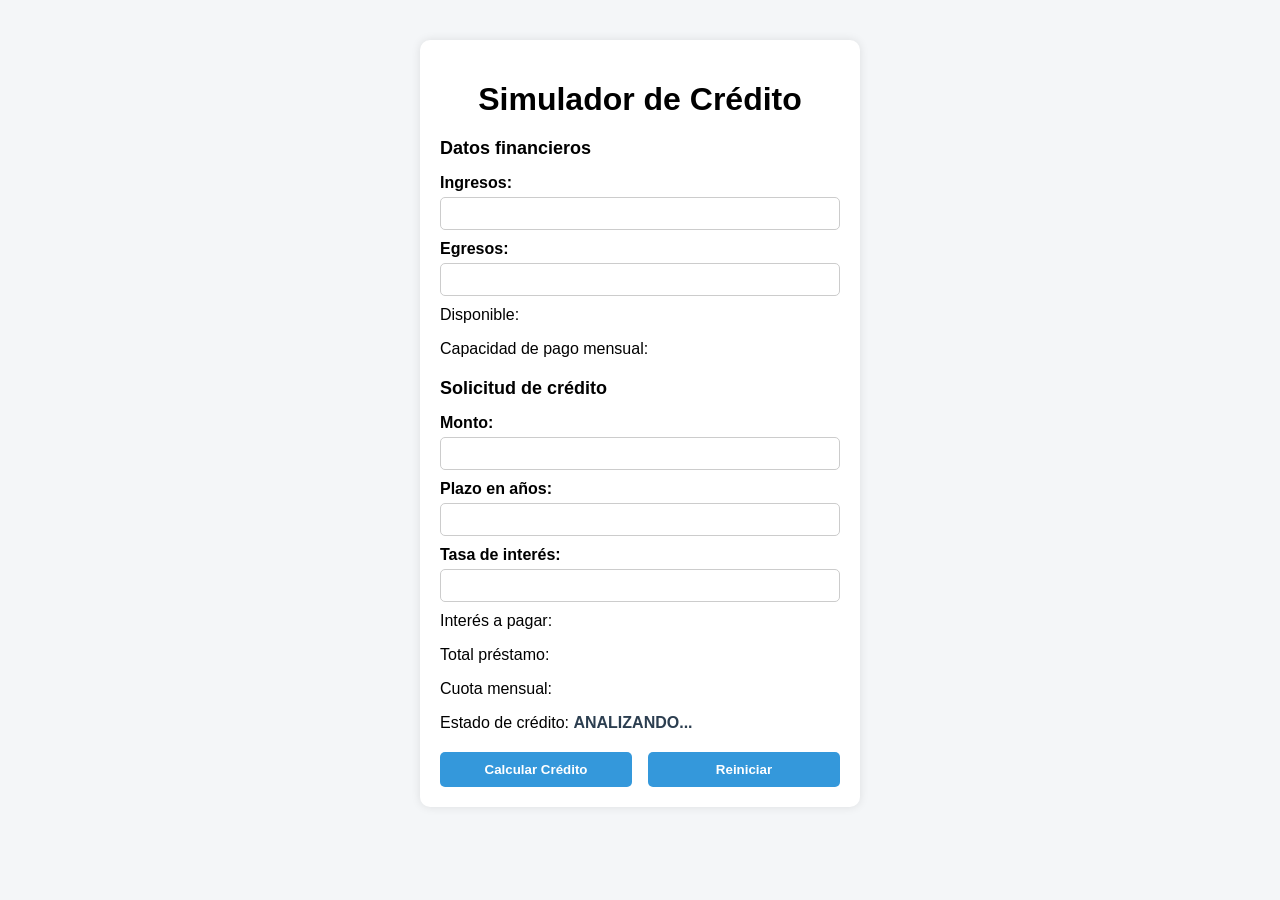
==== simulador.html @ 5a5a4f91 "archivos base" ====
<!DOCTYPE html>
<html lang="es">
<head>
    <meta charset="UTF-8">
    <meta name="viewport" content="width=device-width, initial-scale=1.0">
    <title>Simulador de Crédito</title>
    <link rel="stylesheet" href="simulador.css">
</head>
<body>

    <div class="container">
        <h1>Simulador de Crédito</h1>

        <h2>Datos financieros</h2>
        <label for="txtIngresos">Ingresos:</label>
        <input type="text" id="txtIngresos">

        <label for="txtEgresos">Egresos:</label>
        <input type="text" id="txtEgresos">

        <p>Disponible: <span id="spnDisponible"></span></p>
        <p>Capacidad de pago mensual: <span id="spnCapacidadPago"></span></p>

        <h2>Solicitud de crédito</h2>
        <label for="txtMonto">Monto:</label>
        <input type="text" id="txtMonto">

        <label for="txtPlazo">Plazo en años:</label>
        <input type="text" id="txtPlazo">

        <label for="txtTasaInteres">Tasa de interés:</label>
        <input type="text" id="txtTasaInteres">

        <p>Interés a pagar: <span id="spnInteresPagar"></span></p>
        <p>Total préstamo: <span id="spnTotalPrestamo"></span></p>
        <p>Cuota mensual: <span id="spnCuotaMensual"></span></p>
        <p>Estado de crédito: <span id="spnEstadoCredito">ANALIZANDO...</span></p>

        <div class="buttons">
            <button id="btnCalcularCredito">Calcular Crédito</button>
            <button id="btnReiniciar">Reiniciar</button>
        </div>
    </div>

</body>
</html>
---- simulador.css ----
body {
    font-family: Arial, sans-serif;
    background-color: #f4f6f8;
    margin: 0;
    padding: 0;
}

.container {
    width: 400px;
    margin: 40px auto;
    padding: 20px;
    background-color: white;
    border-radius: 10px;
    box-shadow: 0 0 10px rgba(0,0,0,0.1);
}

h1 {
    text-align: center;
    margin-bottom: 20px;
}

h2 {
    margin-top: 20px;
    font-size: 18px;
}

label {
    display: block;
    margin-top: 10px;
    font-weight: bold;
}

input {
    width: 100%;
    padding: 8px;
    margin-top: 5px;
    border-radius: 5px;
    border: 1px solid #ccc;
    box-sizing: border-box;
}

p {
    margin-top: 10px;
}

span {
    font-weight: bold;
    color: #2c3e50;
}

.buttons {
    margin-top: 20px;
    display: flex;
    justify-content: space-between;
}

button {
    width: 48%;
    padding: 10px;
    border: none;
    border-radius: 5px;
    background-color: #3498db;
    color: white;
    font-weight: bold;
    cursor: pointer;
}

button:hover {
    background-color: #2980b9;
}
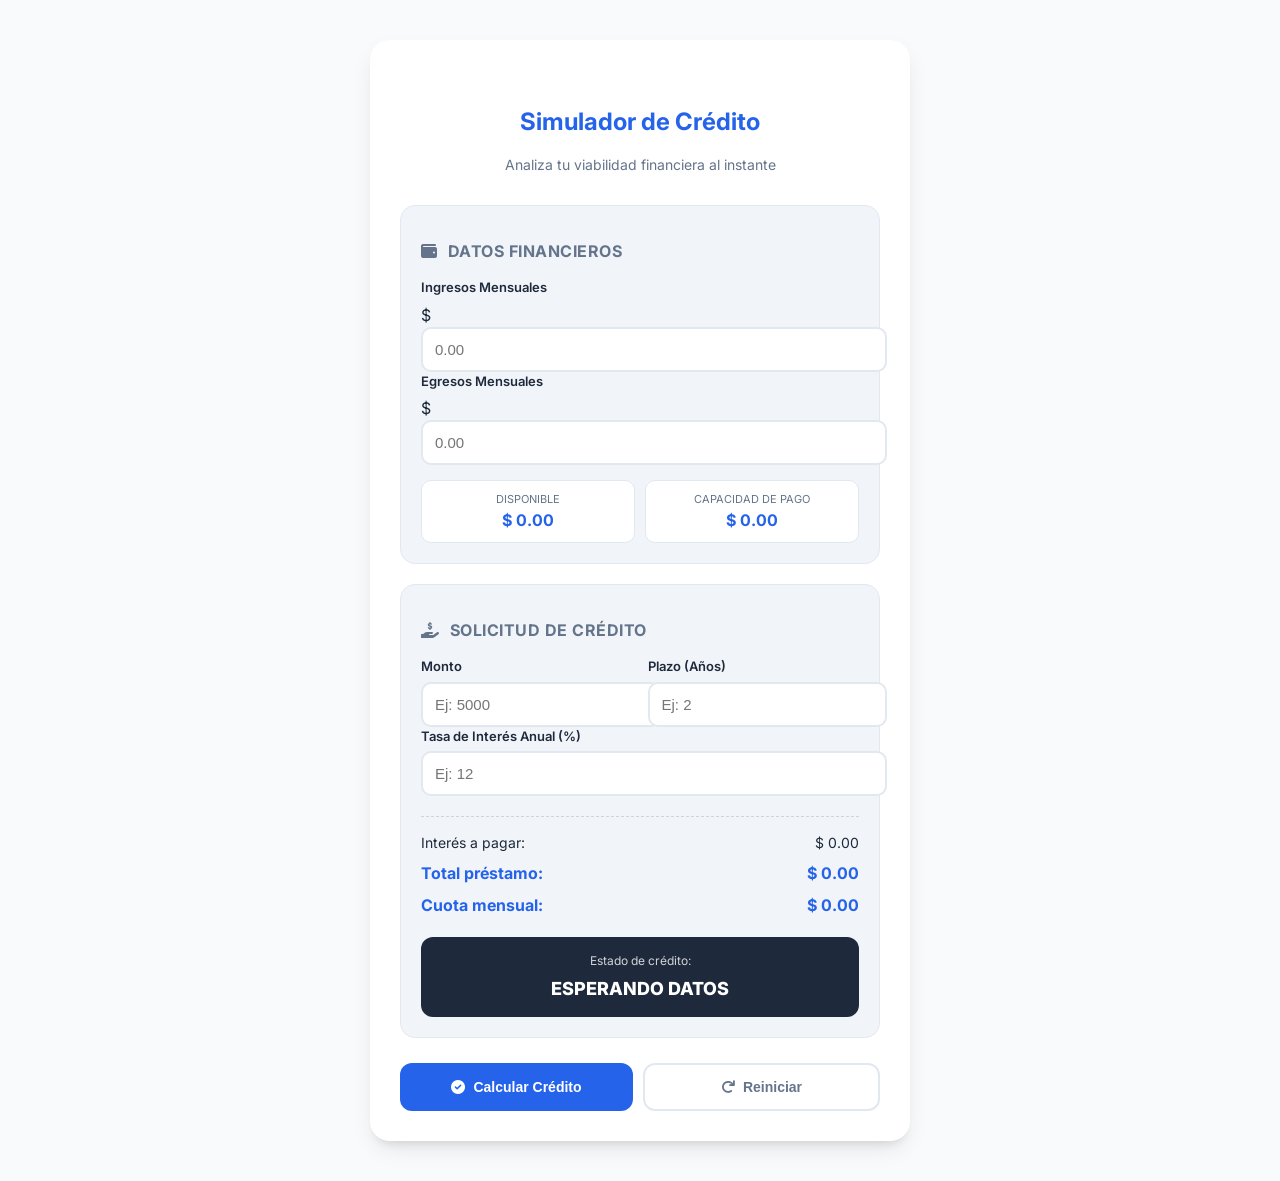
==== commit ad0b0b7d: "primera edicion con IA" ====
--- a/simulador.html
+++ b/simulador.html
@@ -3,42 +3,101 @@
 <head>
     <meta charset="UTF-8">
     <meta name="viewport" content="width=device-width, initial-scale=1.0">
-    <title>Simulador de Crédito</title>
+    <title>Simulador de Crédito Premium</title>
+    <link href="https://fonts.googleapis.com/css2?family=Inter:wght@400;600;700&display=swap" rel="stylesheet">
+    <link rel="stylesheet" href="https://cdnjs.cloudflare.com/ajax/libs/font-awesome/6.0.0/css/all.min.css">
     <link rel="stylesheet" href="simulador.css">
+    <script src="funciones.js"></script>
+    <script src="simulador.js"></script>
 </head>
 <body>
 
     <div class="container">
-        <h1>Simulador de Crédito</h1>
+        <header>
+            <i class="fas fa-calculator-alt header-icon"></i>
+            <h1>Simulador de Crédito</h1>
+            <p class="subtitle">Analiza tu viabilidad financiera al instante</p>
+        </header>
 
-        <h2>Datos financieros</h2>
-        <label for="txtIngresos">Ingresos:</label>
-        <input type="text" id="txtIngresos">
+        <main>
+            <section class="card">
+                <h2><i class="fas fa-wallet"></i> Datos financieros</h2>
+                <div class="input-group">
+                    <label for="txtIngresos">Ingresos Mensuales</label>
+                    <div class="input-wrapper">
+                        <span class="currency">$</span>
+                        <input type="number" id="txtIngresos" placeholder="0.00">
+                    </div>
+                </div>
 
-        <label for="txtEgresos">Egresos:</label>
-        <input type="text" id="txtEgresos">
+                <div class="input-group">
+                    <label for="txtEgresos">Egresos Mensuales</label>
+                    <div class="input-wrapper">
+                        <span class="currency">$</span>
+                        <input type="number" id="txtEgresos" placeholder="0.00">
+                    </div>
+                </div>
 
-        <p>Disponible: <span id="spnDisponible"></span></p>
-        <p>Capacidad de pago mensual: <span id="spnCapacidadPago"></span></p>
+                <div class="results-grid">
+                    <div class="result-item">
+                        <small>Disponible</small>
+                        <span id="spnDisponible">$ 0.00</span>
+                    </div>
+                    <div class="result-item">
+                        <small>Capacidad de Pago</small>
+                        <span id="spnCapacidadPago">$ 0.00</span>
+                    </div>
+                </div>
+            </section>
 
-        <h2>Solicitud de crédito</h2>
-        <label for="txtMonto">Monto:</label>
-        <input type="text" id="txtMonto">
+            <section class="card secondary">
+                <h2><i class="fas fa-hand-holding-usd"></i> Solicitud de crédito</h2>
+                
+                <div class="input-grid">
+                    <div class="input-group">
+                        <label for="txtMonto">Monto</label>
+                        <input type="number" id="txtMonto" placeholder="Ej: 5000">
+                    </div>
+                    <div class="input-group">
+                        <label for="txtPlazo">Plazo (Años)</label>
+                        <input type="number" id="txtPlazo" placeholder="Ej: 2">
+                    </div>
+                </div>
 
-        <label for="txtPlazo">Plazo en años:</label>
-        <input type="text" id="txtPlazo">
+                <div class="input-group">
+                    <label for="txtTasaInteres">Tasa de Interés Anual (%)</label>
+                    <input type="number" id="txtTasaInteres" placeholder="Ej: 12">
+                </div>
 
-        <label for="txtTasaInteres">Tasa de interés:</label>
-        <input type="text" id="txtTasaInteres">
+                <div class="final-results">
+                    <div class="detail">
+                        <span>Interés a pagar:</span>
+                        <span id="spnInteresPagar" class="value">$ 0.00</span>
+                    </div>
+                    <div class="detail highlight">
+                        <span>Total préstamo:</span>
+                        <span id="spnTotalPrestamo" class="value">$ 0.00</span>
+                    </div>
+                    <div class="detail highlight">
+                        <span>Cuota mensual:</span>
+                        <span id="spnCuotaMensual" class="value">$ 0.00</span>
+                    </div>
+                </div>
 
-        <p>Interés a pagar: <span id="spnInteresPagar"></span></p>
-        <p>Total préstamo: <span id="spnTotalPrestamo"></span></p>
-        <p>Cuota mensual: <span id="spnCuotaMensual"></span></p>
-        <p>Estado de crédito: <span id="spnEstadoCredito">ANALIZANDO...</span></p>
+                <div class="status-box">
+                    <p>Estado de crédito:</p>
+                    <span id="spnEstadoCredito">ESPERANDO DATOS</span>
+                </div>
+            </section>
+        </main>
 
         <div class="buttons">
-            <button id="btnCalcularCredito">Calcular Crédito</button>
-            <button id="btnReiniciar">Reiniciar</button>
+            <button id="btnCalcularCredito" class="btn-primary" onclick="calcular()">
+                <i class="fas fa-check-circle"></i> Calcular Crédito
+            </button>
+            <button id="btnReiniciar" class="btn-outline" onclick="location.reload()">
+                <i class="fas fa-redo"></i> Reiniciar
+            </button>
         </div>
     </div>
 
--- a/simulador.css
+++ b/simulador.css
@@ -1,70 +1,206 @@
+:root {
+    --primary: #2563eb;
+    --primary-hover: #1d4ed8;
+    --secondary: #64748b;
+    --bg-body: #f8fafc;
+    --bg-card: #ffffff;
+    --text-main: #1e293b;
+    --text-muted: #64748b;
+    --accent: #10b981; /* Verde para aprobados */
+    --danger: #ef4444; /* Rojo para rechazados */
+}
+
 body {
-    font-family: Arial, sans-serif;
-    background-color: #f4f6f8;
+    font-family: 'Inter', sans-serif;
+    background-color: var(--bg-body);
+    color: var(--text-main);
     margin: 0;
-    padding: 0;
+    padding: 20px;
+    line-height: 1.5;
 }
 
 .container {
-    width: 400px;
-    margin: 40px auto;
+    max-width: 480px;
+    margin: 20px auto;
+    background: var(--bg-card);
+    padding: 30px;
+    border-radius: 20px;
+    box-shadow: 0 10px 25px -5px rgba(0, 0, 0, 0.1), 0 8px 10px -6px rgba(0, 0, 0, 0.1);
+}
+
+header {
+    text-align: center;
+    margin-bottom: 30px;
+}
+
+h1 {
+    font-size: 24px;
+    font-weight: 700;
+    margin: 10px 0 5px 0;
+    color: var(--primary);
+}
+
+.subtitle {
+    font-size: 14px;
+    color: var(--text-muted);
+}
+
+.card {
+    background: #f1f5f9;
     padding: 20px;
-    background-color: white;
-    border-radius: 10px;
-    box-shadow: 0 0 10px rgba(0,0,0,0.1);
-}
-
-h1 {
-    text-align: center;
+    border-radius: 15px;
     margin-bottom: 20px;
+    border: 1px solid #e2e8f0;
 }
 
 h2 {
-    margin-top: 20px;
-    font-size: 18px;
+    font-size: 16px;
+    text-transform: uppercase;
+    letter-spacing: 0.5px;
+    margin-bottom: 15px;
+    display: flex;
+    align-items: center;
+    gap: 10px;
+    color: var(--secondary);
 }
 
 label {
+    font-size: 13px;
+    font-weight: 600;
+    color: var(--text-main);
+    margin-bottom: 5px;
     display: block;
-    margin-top: 10px;
-    font-weight: bold;
-}
-
+}
+
+/* Inputs con estilo moderno */
 input {
     width: 100%;
-    padding: 8px;
+    padding: 12px;
+    border: 2px solid #e2e8f0;
+    border-radius: 10px;
+    font-size: 15px;
+    transition: all 0.3s ease;
+    outline: none;
+}
+
+input:focus {
+    border-color: var(--primary);
+    box-shadow: 0 0 0 4px rgba(37, 99, 235, 0.1);
+}
+
+.input-grid {
+    display: grid;
+    grid-template-columns: 1fr 1fr;
+    gap: 15px;
+}
+
+/* Resultados rápidos */
+.results-grid {
+    display: grid;
+    grid-template-columns: 1fr 1fr;
+    gap: 10px;
+    margin-top: 15px;
+}
+
+.result-item {
+    background: white;
+    padding: 10px;
+    border-radius: 10px;
+    text-align: center;
+    border: 1px solid #e2e8f0;
+}
+
+.result-item small {
+    display: block;
+    font-size: 11px;
+    color: var(--text-muted);
+    text-transform: uppercase;
+}
+
+.result-item span {
+    font-size: 16px;
+    font-weight: 700;
+    color: var(--primary);
+}
+
+/* Sección de totales */
+.final-results {
+    margin-top: 20px;
+    padding-top: 15px;
+    border-top: 1px dashed #cbd5e1;
+}
+
+.detail {
+    display: flex;
+    justify-content: space-between;
+    margin-bottom: 8px;
+    font-size: 14px;
+}
+
+.highlight {
+    font-weight: 700;
+    font-size: 16px;
+    color: var(--primary);
+}
+
+/* Caja de Estado */
+.status-box {
+    margin-top: 20px;
+    text-align: center;
+    padding: 15px;
+    background: #1e293b;
+    color: white;
+    border-radius: 12px;
+}
+
+.status-box p { font-size: 12px; margin: 0; opacity: 0.8; }
+
+#spnEstadoCredito {
+    font-size: 18px;
+    font-weight: 800;
+    display: block;
     margin-top: 5px;
-    border-radius: 5px;
-    border: 1px solid #ccc;
-    box-sizing: border-box;
-}
-
-p {
-    margin-top: 10px;
-}
-
-span {
-    font-weight: bold;
-    color: #2c3e50;
-}
-
+}
+
+/* Botones */
 .buttons {
-    margin-top: 20px;
-    display: flex;
-    justify-content: space-between;
+    display: flex;
+    gap: 10px;
+    margin-top: 25px;
 }
 
 button {
-    width: 48%;
-    padding: 10px;
+    flex: 1;
+    padding: 14px;
+    border-radius: 12px;
+    font-weight: 700;
+    cursor: pointer;
+    transition: all 0.3s ease;
+    display: flex;
+    align-items: center;
+    justify-content: center;
+    gap: 8px;
+    font-size: 14px;
+}
+
+.btn-primary {
+    background: var(--primary);
+    color: white;
     border: none;
-    border-radius: 5px;
-    background-color: #3498db;
-    color: white;
-    font-weight: bold;
-    cursor: pointer;
-}
-
-button:hover {
-    background-color: #2980b9;
+}
+
+.btn-primary:hover {
+    background: var(--primary-hover);
+    transform: translateY(-2px);
+}
+
+.btn-outline {
+    background: transparent;
+    color: var(--secondary);
+    border: 2px solid #e2e8f0;
+}
+
+.btn-outline:hover {
+    background: #f1f5f9;
+    color: var(--text-main);
 }
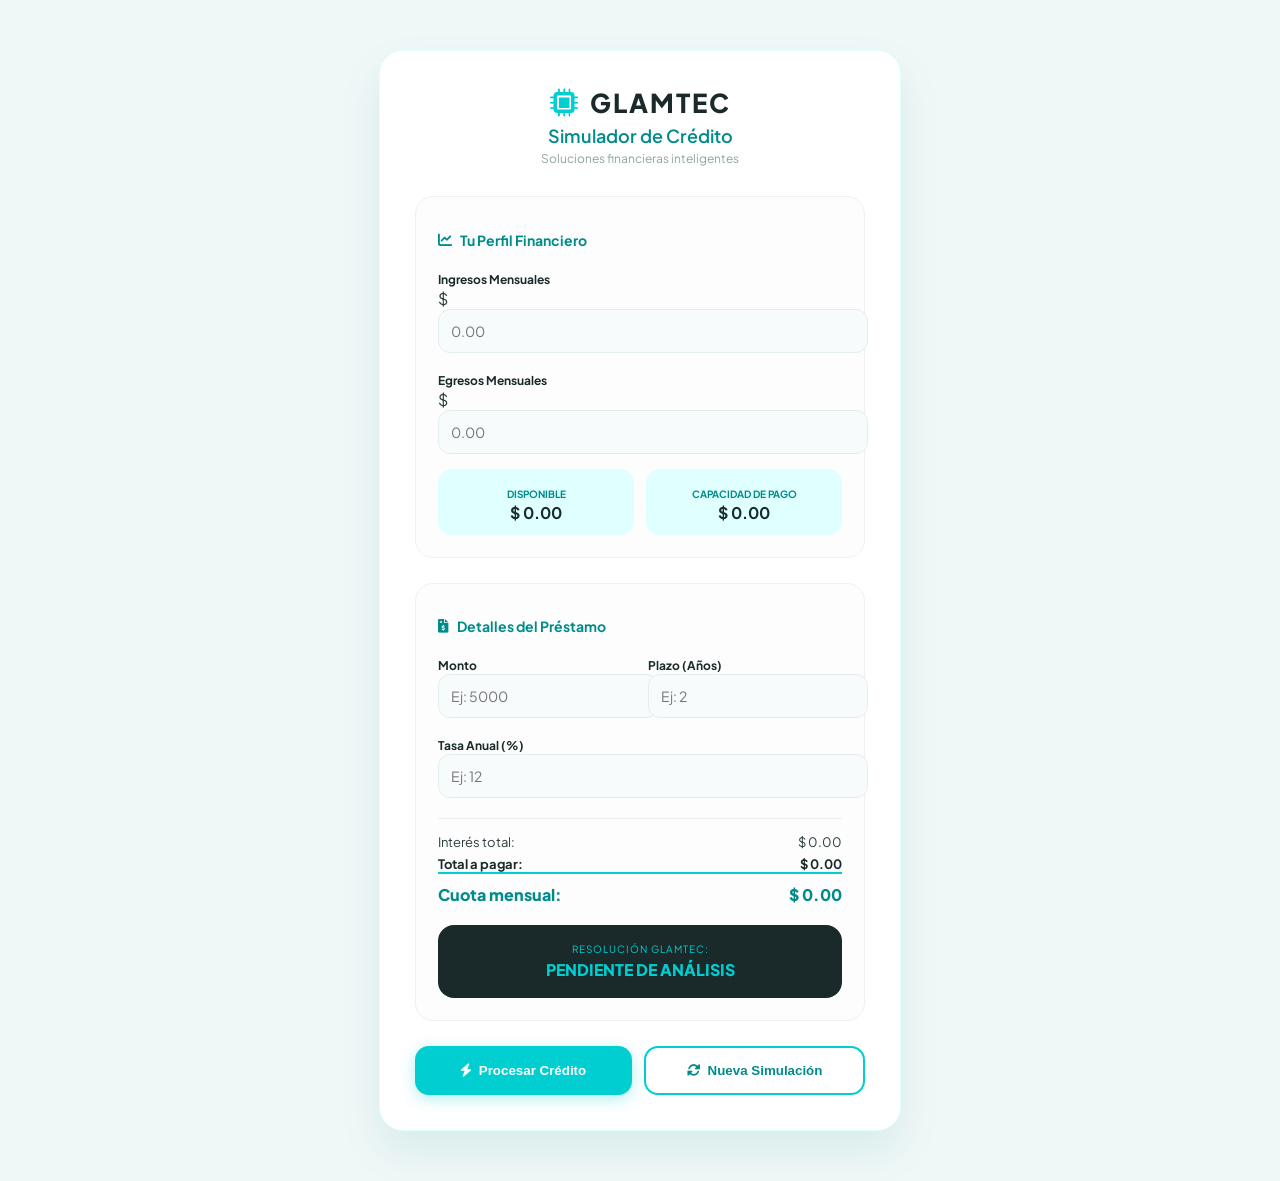
==== commit d30b0a67: "mejora estetica mediante IA" ====
--- a/simulador.html
+++ b/simulador.html
@@ -3,8 +3,8 @@
 <head>
     <meta charset="UTF-8">
     <meta name="viewport" content="width=device-width, initial-scale=1.0">
-    <title>Simulador de Crédito Premium</title>
-    <link href="https://fonts.googleapis.com/css2?family=Inter:wght@400;600;700&display=swap" rel="stylesheet">
+    <title>GLAMTEC - Simulador de Crédito</title>
+    <link href="https://fonts.googleapis.com/css2?family=Plus+Jakarta+Sans:wght@400;600;800&display=swap" rel="stylesheet">
     <link rel="stylesheet" href="https://cdnjs.cloudflare.com/ajax/libs/font-awesome/6.0.0/css/all.min.css">
     <link rel="stylesheet" href="simulador.css">
     <script src="funciones.js"></script>
@@ -14,14 +14,17 @@
 
     <div class="container">
         <header>
-            <i class="fas fa-calculator-alt header-icon"></i>
+            <div class="logo-container">
+                <i class="fas fa-microchip header-icon"></i>
+                <span class="brand-name">GLAMTEC</span>
+            </div>
             <h1>Simulador de Crédito</h1>
-            <p class="subtitle">Analiza tu viabilidad financiera al instante</p>
+            <p class="subtitle">Soluciones financieras inteligentes</p>
         </header>
 
         <main>
             <section class="card">
-                <h2><i class="fas fa-wallet"></i> Datos financieros</h2>
+                <h2><i class="fas fa-chart-line"></i> Tu Perfil Financiero</h2>
                 <div class="input-group">
                     <label for="txtIngresos">Ingresos Mensuales</label>
                     <div class="input-wrapper">
@@ -51,7 +54,7 @@
             </section>
 
             <section class="card secondary">
-                <h2><i class="fas fa-hand-holding-usd"></i> Solicitud de crédito</h2>
+                <h2><i class="fas fa-file-invoice-dollar"></i> Detalles del Préstamo</h2>
                 
                 <div class="input-grid">
                     <div class="input-group">
@@ -65,38 +68,38 @@
                 </div>
 
                 <div class="input-group">
-                    <label for="txtTasaInteres">Tasa de Interés Anual (%)</label>
+                    <label for="txtTasaInteres">Tasa Anual (%)</label>
                     <input type="number" id="txtTasaInteres" placeholder="Ej: 12">
                 </div>
 
                 <div class="final-results">
                     <div class="detail">
-                        <span>Interés a pagar:</span>
+                        <span>Interés total:</span>
                         <span id="spnInteresPagar" class="value">$ 0.00</span>
                     </div>
                     <div class="detail highlight">
-                        <span>Total préstamo:</span>
+                        <span>Total a pagar:</span>
                         <span id="spnTotalPrestamo" class="value">$ 0.00</span>
                     </div>
-                    <div class="detail highlight">
+                    <div class="detail highlight-alt">
                         <span>Cuota mensual:</span>
                         <span id="spnCuotaMensual" class="value">$ 0.00</span>
                     </div>
                 </div>
 
-                <div class="status-box">
-                    <p>Estado de crédito:</p>
-                    <span id="spnEstadoCredito">ESPERANDO DATOS</span>
+                <div class="status-box" id="boxEstado">
+                    <p>Resolución GLAMTEC:</p>
+                    <span id="spnEstadoCredito">PENDIENTE DE ANÁLISIS</span>
                 </div>
             </section>
         </main>
 
         <div class="buttons">
             <button id="btnCalcularCredito" class="btn-primary" onclick="calcular()">
-                <i class="fas fa-check-circle"></i> Calcular Crédito
+                <i class="fas fa-bolt"></i> Procesar Crédito
             </button>
             <button id="btnReiniciar" class="btn-outline" onclick="location.reload()">
-                <i class="fas fa-redo"></i> Reiniciar
+                <i class="fas fa-sync-alt"></i> Nueva Simulación
             </button>
         </div>
     </div>
--- a/simulador.css
+++ b/simulador.css
@@ -1,91 +1,121 @@
 :root {
-    --primary: #2563eb;
-    --primary-hover: #1d4ed8;
-    --secondary: #64748b;
-    --bg-body: #f8fafc;
-    --bg-card: #ffffff;
-    --text-main: #1e293b;
-    --text-muted: #64748b;
-    --accent: #10b981; /* Verde para aprobados */
-    --danger: #ef4444; /* Rojo para rechazados */
+    --primary-turq: #00ced1; /* Turquesa base */
+    --dark-turq: #008b8b;    /* Turquesa oscuro para contraste */
+    --light-turq: #e0ffff;   /* Fondo muy suave */
+    --tech-navy: #1a2a2a;    /* Gris muy oscuro con tinte turquesa */
+    --bg-body: #f0f7f7;
+    --text-main: #2d3e3e;
+    --accent-green: #2ecc71;
+    --accent-red: #e74c3c;
 }
 
 body {
-    font-family: 'Inter', sans-serif;
+    font-family: 'Plus Jakarta Sans', sans-serif;
     background-color: var(--bg-body);
     color: var(--text-main);
     margin: 0;
     padding: 20px;
-    line-height: 1.5;
 }
 
 .container {
-    max-width: 480px;
-    margin: 20px auto;
-    background: var(--bg-card);
-    padding: 30px;
-    border-radius: 20px;
-    box-shadow: 0 10px 25px -5px rgba(0, 0, 0, 0.1), 0 8px 10px -6px rgba(0, 0, 0, 0.1);
-}
-
+    max-width: 450px;
+    margin: 30px auto;
+    background: #ffffff;
+    padding: 35px;
+    border-radius: 24px;
+    box-shadow: 0 20px 40px rgba(0, 139, 139, 0.1);
+    border: 1px solid var(--light-turq);
+}
+
+/* Header & Brand */
 header {
     text-align: center;
     margin-bottom: 30px;
 }
 
+.logo-container {
+    display: flex;
+    align-items: center;
+    justify-content: center;
+    gap: 12px;
+    margin-bottom: 5px;
+}
+
+.header-icon {
+    font-size: 28px;
+    color: var(--primary-turq);
+}
+
+.brand-name {
+    font-size: 26px;
+    font-weight: 800;
+    letter-spacing: 2px;
+    color: var(--tech-navy);
+}
+
 h1 {
-    font-size: 24px;
-    font-weight: 700;
-    margin: 10px 0 5px 0;
-    color: var(--primary);
+    font-size: 18px;
+    margin: 0;
+    color: var(--dark-turq);
+    font-weight: 600;
 }
 
 .subtitle {
+    font-size: 12px;
+    color: #8da3a3;
+    margin-top: 4px;
+}
+
+/* Cards */
+.card {
+    background: #fdfdfd;
+    padding: 22px;
+    border-radius: 18px;
+    margin-bottom: 25px;
+    border: 1px solid #f0f0f0;
+    transition: transform 0.3s ease;
+}
+
+.card:hover {
+    transform: translateY(-3px);
+    box-shadow: 0 5px 15px rgba(0, 0, 0, 0.02);
+}
+
+h2 {
     font-size: 14px;
-    color: var(--text-muted);
-}
-
-.card {
-    background: #f1f5f9;
-    padding: 20px;
-    border-radius: 15px;
-    margin-bottom: 20px;
-    border: 1px solid #e2e8f0;
-}
-
-h2 {
-    font-size: 16px;
-    text-transform: uppercase;
-    letter-spacing: 0.5px;
-    margin-bottom: 15px;
+    color: var(--dark-turq);
+    margin-bottom: 18px;
     display: flex;
     align-items: center;
-    gap: 10px;
-    color: var(--secondary);
-}
+    gap: 8px;
+}
+
+/* Inputs */
+.input-group { margin-bottom: 15px; }
 
 label {
-    font-size: 13px;
-    font-weight: 600;
-    color: var(--text-main);
-    margin-bottom: 5px;
-    display: block;
-}
-
-/* Inputs con estilo moderno */
+    font-size: 12px;
+    font-weight: 700;
+    margin-bottom: 6px;
+    color: var(--tech-navy);
+}
+
 input {
     width: 100%;
     padding: 12px;
-    border: 2px solid #e2e8f0;
-    border-radius: 10px;
-    font-size: 15px;
-    transition: all 0.3s ease;
+    border: 1.5px solid #e2eeee;
+    border-radius: 12px;
+    background: #f8fbfb;
+    font-family: inherit;
+    font-size: 14px;
+    transition: 0.3s;
+}
+
+input:focus {
     outline: none;
-}
-
-input:focus {
-    border-color: var(--primary);
-    box-shadow: 0 0 0 4px rgba(37, 99, 235, 0.1);
+    border-color: var(--primary-turq);
+    background: #fff;
+    box-shadow: 0 0 0 4px rgba(0, 206, 209, 0.1);
 }
 
 .input-grid {
@@ -94,113 +124,124 @@
     gap: 15px;
 }
 
-/* Resultados rápidos */
+/* Resultados Rápidos */
 .results-grid {
     display: grid;
     grid-template-columns: 1fr 1fr;
-    gap: 10px;
+    gap: 12px;
     margin-top: 15px;
 }
 
 .result-item {
-    background: white;
-    padding: 10px;
-    border-radius: 10px;
+    background: var(--light-turq);
+    padding: 12px;
+    border-radius: 14px;
     text-align: center;
-    border: 1px solid #e2e8f0;
 }
 
 .result-item small {
+    font-size: 10px;
+    text-transform: uppercase;
+    color: var(--dark-turq);
+    font-weight: 700;
+}
+
+.result-item span {
     display: block;
-    font-size: 11px;
-    color: var(--text-muted);
-    text-transform: uppercase;
-}
-
-.result-item span {
     font-size: 16px;
     font-weight: 700;
-    color: var(--primary);
-}
-
-/* Sección de totales */
+    color: var(--tech-navy);
+}
+
+/* Sección de Totales */
 .final-results {
     margin-top: 20px;
     padding-top: 15px;
-    border-top: 1px dashed #cbd5e1;
+    border-top: 1px solid #eee;
 }
 
 .detail {
     display: flex;
     justify-content: space-between;
-    margin-bottom: 8px;
-    font-size: 14px;
+    font-size: 13px;
+    margin-bottom: 6px;
 }
 
 .highlight {
     font-weight: 700;
+    color: var(--tech-navy);
+    border-bottom: 2px solid var(--primary-turq);
+}
+
+.highlight-alt {
+    margin-top: 10px;
     font-size: 16px;
-    color: var(--primary);
-}
-
-/* Caja de Estado */
+    font-weight: 800;
+    color: var(--dark-turq);
+}
+
+/* Status Box */
 .status-box {
     margin-top: 20px;
+    padding: 18px;
+    background: var(--tech-navy);
+    color: var(--primary-turq);
+    border-radius: 16px;
     text-align: center;
-    padding: 15px;
-    background: #1e293b;
-    color: white;
-    border-radius: 12px;
-}
-
-.status-box p { font-size: 12px; margin: 0; opacity: 0.8; }
+}
+
+.status-box p {
+    font-size: 10px;
+    margin: 0;
+    text-transform: uppercase;
+    letter-spacing: 1px;
+}
 
 #spnEstadoCredito {
-    font-size: 18px;
+    font-size: 16px;
     font-weight: 800;
     display: block;
-    margin-top: 5px;
-}
-
-/* Botones */
+    margin-top: 4px;
+}
+
+/* Buttons */
 .buttons {
     display: flex;
-    gap: 10px;
-    margin-top: 25px;
+    gap: 12px;
+    margin-top: 20px;
 }
 
 button {
     flex: 1;
-    padding: 14px;
-    border-radius: 12px;
+    padding: 15px;
+    border-radius: 14px;
+    border: none;
     font-weight: 700;
     cursor: pointer;
-    transition: all 0.3s ease;
+    transition: 0.3s;
     display: flex;
     align-items: center;
     justify-content: center;
     gap: 8px;
-    font-size: 14px;
 }
 
 .btn-primary {
-    background: var(--primary);
-    color: white;
-    border: none;
+    background: var(--primary-turq);
+    color: #fff;
+    box-shadow: 0 4px 15px rgba(0, 206, 209, 0.3);
 }
 
 .btn-primary:hover {
-    background: var(--primary-hover);
+    background: var(--dark-turq);
     transform: translateY(-2px);
 }
 
 .btn-outline {
     background: transparent;
-    color: var(--secondary);
-    border: 2px solid #e2e8f0;
+    border: 2px solid var(--primary-turq);
+    color: var(--dark-turq);
 }
 
 .btn-outline:hover {
-    background: #f1f5f9;
-    color: var(--text-main);
+    background: var(--light-turq);
 }
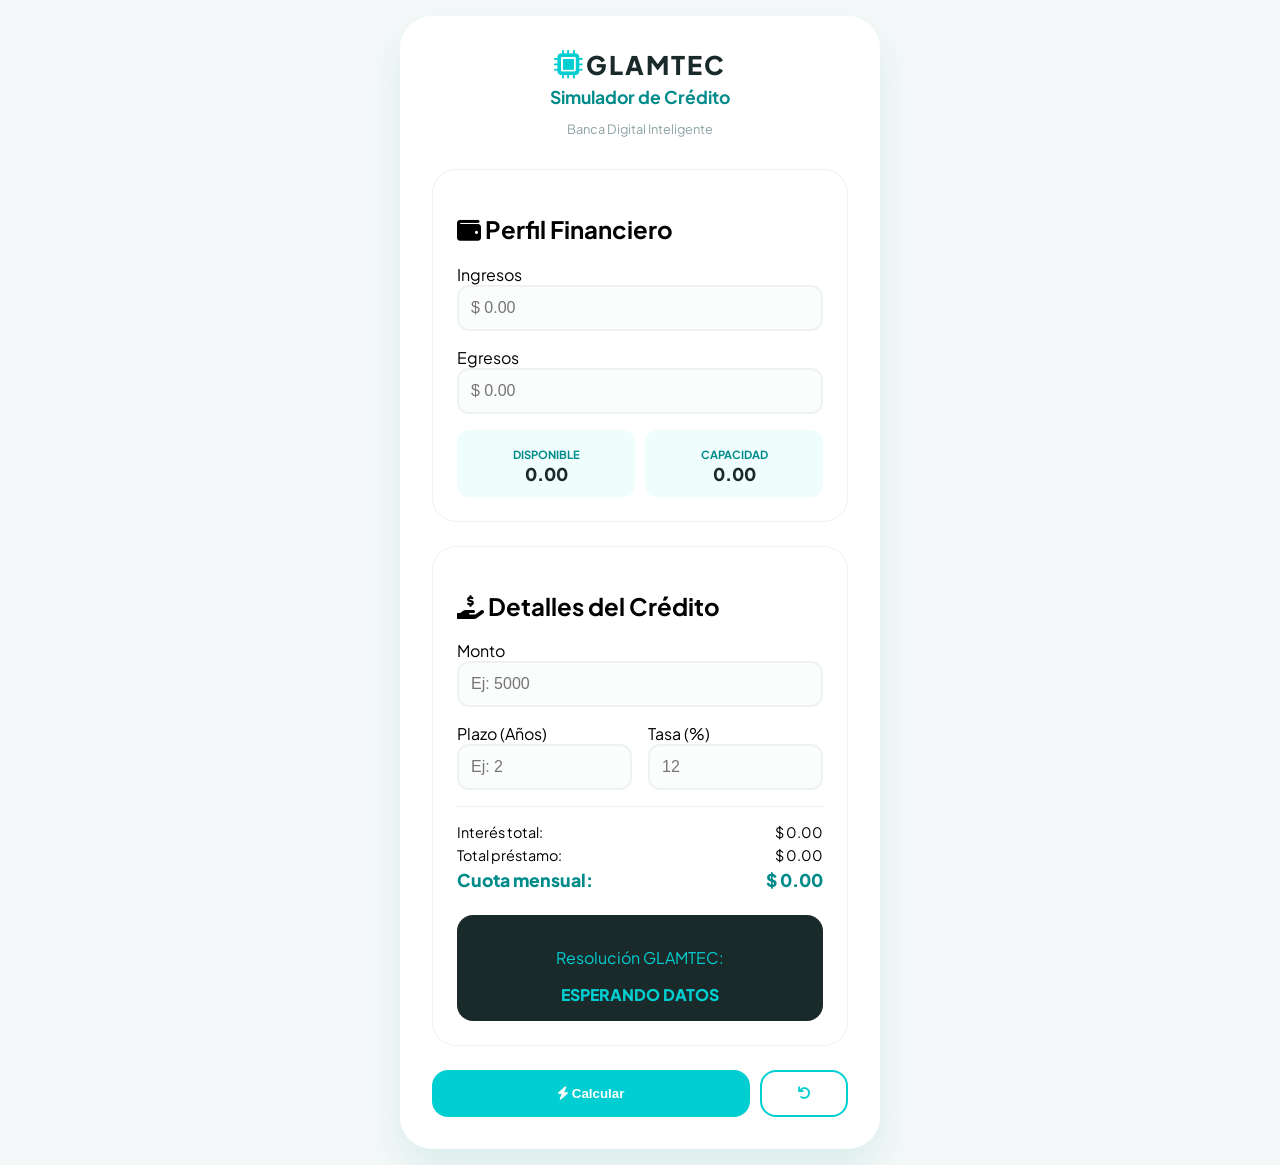
==== commit 195607a5: "mi proyecto ahora es responsive con ayuda de la IA" ====
--- a/simulador.html
+++ b/simulador.html
@@ -19,87 +19,74 @@
                 <span class="brand-name">GLAMTEC</span>
             </div>
             <h1>Simulador de Crédito</h1>
-            <p class="subtitle">Soluciones financieras inteligentes</p>
+            <p class="subtitle">Banca Digital Inteligente</p>
         </header>
 
         <main>
             <section class="card">
-                <h2><i class="fas fa-chart-line"></i> Tu Perfil Financiero</h2>
-                <div class="input-group">
-                    <label for="txtIngresos">Ingresos Mensuales</label>
-                    <div class="input-wrapper">
-                        <span class="currency">$</span>
-                        <input type="number" id="txtIngresos" placeholder="0.00">
+                <h2><i class="fas fa-wallet"></i> Perfil Financiero</h2>
+                <div class="flex-row">
+                    <div class="input-group">
+                        <label for="txtIngresos">Ingresos</label>
+                        <input type="number" id="txtIngresos" placeholder="$ 0.00">
                     </div>
-                </div>
-
-                <div class="input-group">
-                    <label for="txtEgresos">Egresos Mensuales</label>
-                    <div class="input-wrapper">
-                        <span class="currency">$</span>
-                        <input type="number" id="txtEgresos" placeholder="0.00">
+                    <div class="input-group">
+                        <label for="txtEgresos">Egresos</label>
+                        <input type="number" id="txtEgresos" placeholder="$ 0.00">
                     </div>
                 </div>
 
                 <div class="results-grid">
-                    <div class="result-item">
+                    <div class="result-box">
                         <small>Disponible</small>
-                        <span id="spnDisponible">$ 0.00</span>
+                        <span id="spnDisponible">0.00</span>
                     </div>
-                    <div class="result-item">
-                        <small>Capacidad de Pago</small>
-                        <span id="spnCapacidadPago">$ 0.00</span>
+                    <div class="result-box">
+                        <small>Capacidad</small>
+                        <span id="spnCapacidadPago">0.00</span>
                     </div>
                 </div>
             </section>
 
             <section class="card secondary">
-                <h2><i class="fas fa-file-invoice-dollar"></i> Detalles del Préstamo</h2>
+                <h2><i class="fas fa-hand-holding-usd"></i> Detalles del Crédito</h2>
                 
-                <div class="input-grid">
-                    <div class="input-group">
+                <div class="flex-row">
+                    <div class="input-group full-mobile">
                         <label for="txtMonto">Monto</label>
                         <input type="number" id="txtMonto" placeholder="Ej: 5000">
                     </div>
-                    <div class="input-group">
-                        <label for="txtPlazo">Plazo (Años)</label>
-                        <input type="number" id="txtPlazo" placeholder="Ej: 2">
+                    <div class="flex-row-inner">
+                        <div class="input-group">
+                            <label for="txtPlazo">Plazo (Años)</label>
+                            <input type="number" id="txtPlazo" placeholder="Ej: 2">
+                        </div>
+                        <div class="input-group">
+                            <label for="txtTasaInteres">Tasa (%)</label>
+                            <input type="number" id="txtTasaInteres" placeholder="12">
+                        </div>
                     </div>
                 </div>
 
-                <div class="input-group">
-                    <label for="txtTasaInteres">Tasa Anual (%)</label>
-                    <input type="number" id="txtTasaInteres" placeholder="Ej: 12">
+                <div class="summary-list">
+                    <div class="summary-item"><span>Interés total:</span> <span id="spnInteresPagar">$ 0.00</span></div>
+                    <div class="summary-item bold"><span>Total préstamo:</span> <span id="spnTotalPrestamo">$ 0.00</span></div>
+                    <div class="summary-item highlight"><span>Cuota mensual:</span> <span id="spnCuotaMensual">$ 0.00</span></div>
                 </div>
 
-                <div class="final-results">
-                    <div class="detail">
-                        <span>Interés total:</span>
-                        <span id="spnInteresPagar" class="value">$ 0.00</span>
-                    </div>
-                    <div class="detail highlight">
-                        <span>Total a pagar:</span>
-                        <span id="spnTotalPrestamo" class="value">$ 0.00</span>
-                    </div>
-                    <div class="detail highlight-alt">
-                        <span>Cuota mensual:</span>
-                        <span id="spnCuotaMensual" class="value">$ 0.00</span>
-                    </div>
-                </div>
-
-                <div class="status-box" id="boxEstado">
+                <div class="status-container">
                     <p>Resolución GLAMTEC:</p>
-                    <span id="spnEstadoCredito">PENDIENTE DE ANÁLISIS</span>
+                    <span id="spnEstadoCredito">ESPERANDO DATOS</span>
                 </div>
             </section>
         </main>
 
-        <div class="buttons">
-            <button id="btnCalcularCredito" class="btn-primary" onclick="calcular()">
-                <i class="fas fa-bolt"></i> Procesar Crédito
+        <div class="actions">
+            <button id="btnCalcularCredito" class="btn-main" onclick="calcular()">
+                <i class="fas fa-bolt"></i> Calcular
             </button>
-            <button id="btnReiniciar" class="btn-outline" onclick="location.reload()">
-                <i class="fas fa-sync-alt"></i> Nueva Simulación
+            <button id="btnReiniciar" class="btn-alt" onclick="location.reload()">
+                <i class="fas fa-undo"></i>
             </button>
         </div>
     </div>
--- a/simulador.css
+++ b/simulador.css
@@ -1,247 +1,140 @@
 :root {
-    --primary-turq: #00ced1; /* Turquesa base */
-    --dark-turq: #008b8b;    /* Turquesa oscuro para contraste */
-    --light-turq: #e0ffff;   /* Fondo muy suave */
-    --tech-navy: #1a2a2a;    /* Gris muy oscuro con tinte turquesa */
-    --bg-body: #f0f7f7;
-    --text-main: #2d3e3e;
-    --accent-green: #2ecc71;
-    --accent-red: #e74c3c;
+    --turquesa: #00ced1;
+    --turquesa-dark: #008b8b;
+    --turquesa-soft: #f0fdfd;
+    --navy: #1a2a2a;
+    --bg: #f4f8f8;
 }
+
+* { box-sizing: border-box; }
 
 body {
     font-family: 'Plus Jakarta Sans', sans-serif;
-    background-color: var(--bg-body);
-    color: var(--text-main);
+    background-color: var(--bg);
     margin: 0;
-    padding: 20px;
+    padding: 1rem;
+    display: flex;
+    justify-content: center;
+    align-items: center;
+    min-height: 100vh;
 }
 
 .container {
-    max-width: 450px;
-    margin: 30px auto;
-    background: #ffffff;
-    padding: 35px;
-    border-radius: 24px;
+    width: 100%;
+    max-width: 480px;
+    background: #fff;
+    padding: 2rem;
+    border-radius: 2rem;
     box-shadow: 0 20px 40px rgba(0, 139, 139, 0.1);
-    border: 1px solid var(--light-turq);
 }
 
-/* Header & Brand */
-header {
-    text-align: center;
-    margin-bottom: 30px;
+/* Header */
+header { text-align: center; margin-bottom: 2rem; }
+.brand-name { font-size: 1.6rem; font-weight: 800; color: var(--navy); letter-spacing: 2px; }
+.header-icon { color: var(--turquesa); font-size: 1.8rem; }
+h1 { font-size: 1.1rem; color: var(--turquesa-dark); margin: 5px 0 0; }
+.subtitle { font-size: 0.8rem; color: #8da3a3; }
+
+/* Flexbox y Grid para Responsividad */
+.flex-row {
+    display: flex;
+    flex-wrap: wrap; /* CRÍTICO: Baja los elementos si no caben */
+    gap: 1rem;
+    margin-bottom: 1rem;
 }
 
-.logo-container {
-    display: flex;
-    align-items: center;
-    justify-content: center;
-    gap: 12px;
-    margin-bottom: 5px;
+.input-group {
+    flex: 1 1 180px; /* Base de 180px, crece si hay espacio */
 }
 
-.header-icon {
-    font-size: 28px;
-    color: var(--primary-turq);
-}
-
-.brand-name {
-    font-size: 26px;
-    font-weight: 800;
-    letter-spacing: 2px;
-    color: var(--tech-navy);
-}
-
-h1 {
-    font-size: 18px;
-    margin: 0;
-    color: var(--dark-turq);
-    font-weight: 600;
-}
-
-.subtitle {
-    font-size: 12px;
-    color: #8da3a3;
-    margin-top: 4px;
-}
-
-/* Cards */
-.card {
-    background: #fdfdfd;
-    padding: 22px;
-    border-radius: 18px;
-    margin-bottom: 25px;
-    border: 1px solid #f0f0f0;
-    transition: transform 0.3s ease;
-}
-
-.card:hover {
-    transform: translateY(-3px);
-    box-shadow: 0 5px 15px rgba(0, 0, 0, 0.02);
-}
-
-h2 {
-    font-size: 14px;
-    color: var(--dark-turq);
-    margin-bottom: 18px;
+.flex-row-inner {
     display: flex;
-    align-items: center;
-    gap: 8px;
-}
-
-/* Inputs */
-.input-group { margin-bottom: 15px; }
-
-label {
-    font-size: 12px;
-    font-weight: 700;
-    margin-bottom: 6px;
-    color: var(--tech-navy);
+    gap: 1rem;
+    flex: 1 1 180px;
 }
 
 input {
     width: 100%;
     padding: 12px;
-    border: 1.5px solid #e2eeee;
+    border: 2px solid #eef2f2;
     border-radius: 12px;
-    background: #f8fbfb;
-    font-family: inherit;
-    font-size: 14px;
+    font-size: 1rem;
+    background: #fbfdfd;
     transition: 0.3s;
 }
 
 input:focus {
     outline: none;
-    border-color: var(--primary-turq);
+    border-color: var(--turquesa);
     background: #fff;
-    box-shadow: 0 0 0 4px rgba(0, 206, 209, 0.1);
 }
 
-.input-grid {
-    display: grid;
-    grid-template-columns: 1fr 1fr;
-    gap: 15px;
+/* Tarjetas */
+.card {
+    background: #fff;
+    padding: 1.5rem;
+    border-radius: 1.5rem;
+    margin-bottom: 1.5rem;
+    border: 1px solid #f0f0f0;
 }
 
-/* Resultados Rápidos */
 .results-grid {
     display: grid;
     grid-template-columns: 1fr 1fr;
-    gap: 12px;
-    margin-top: 15px;
+    gap: 10px;
 }
 
-.result-item {
-    background: var(--light-turq);
+.result-box {
+    background: var(--turquesa-soft);
     padding: 12px;
-    border-radius: 14px;
+    border-radius: 12px;
     text-align: center;
 }
 
-.result-item small {
-    font-size: 10px;
-    text-transform: uppercase;
-    color: var(--dark-turq);
-    font-weight: 700;
-}
+.result-box small { font-size: 0.7rem; font-weight: 700; color: var(--turquesa-dark); text-transform: uppercase; }
+.result-box span { display: block; font-size: 1.1rem; font-weight: 800; color: var(--navy); }
 
-.result-item span {
-    display: block;
-    font-size: 16px;
-    font-weight: 700;
-    color: var(--tech-navy);
-}
+/* Totales y Estado */
+.summary-list { border-top: 1px solid #f0f0f0; padding-top: 1rem; margin-top: 1rem; }
+.summary-item { display: flex; justify-content: space-between; font-size: 0.9rem; margin-bottom: 5px; }
+.summary-item.highlight { color: var(--turquesa-dark); font-weight: 800; font-size: 1.1rem; }
 
-/* Sección de Totales */
-.final-results {
-    margin-top: 20px;
-    padding-top: 15px;
-    border-top: 1px solid #eee;
-}
-
-.detail {
-    display: flex;
-    justify-content: space-between;
-    font-size: 13px;
-    margin-bottom: 6px;
-}
-
-.highlight {
-    font-weight: 700;
-    color: var(--tech-navy);
-    border-bottom: 2px solid var(--primary-turq);
-}
-
-.highlight-alt {
-    margin-top: 10px;
-    font-size: 16px;
-    font-weight: 800;
-    color: var(--dark-turq);
-}
-
-/* Status Box */
-.status-box {
-    margin-top: 20px;
-    padding: 18px;
-    background: var(--tech-navy);
-    color: var(--primary-turq);
-    border-radius: 16px;
+.status-container {
+    margin-top: 1.5rem;
+    padding: 1rem;
+    background: var(--navy);
+    color: var(--turquesa);
+    border-radius: 1rem;
     text-align: center;
 }
 
-.status-box p {
-    font-size: 10px;
-    margin: 0;
-    text-transform: uppercase;
-    letter-spacing: 1px;
+#spnEstadoCredito { font-weight: 800; font-size: 1rem; display: block; }
+
+/* Botones Adaptables */
+.actions { display: flex; gap: 10px; }
+
+.btn-main {
+    flex: 4;
+    background: var(--turquesa);
+    color: white;
+    border: none;
+    padding: 1rem;
+    border-radius: 1rem;
+    font-weight: 700;
+    cursor: pointer;
 }
 
-#spnEstadoCredito {
-    font-size: 16px;
-    font-weight: 800;
-    display: block;
-    margin-top: 4px;
+.btn-alt {
+    flex: 1;
+    background: transparent;
+    border: 2px solid var(--turquesa);
+    color: var(--turquesa);
+    border-radius: 1rem;
 }
 
-/* Buttons */
-.buttons {
-    display: flex;
-    gap: 12px;
-    margin-top: 20px;
-}
-
-button {
-    flex: 1;
-    padding: 15px;
-    border-radius: 14px;
-    border: none;
-    font-weight: 700;
-    cursor: pointer;
-    transition: 0.3s;
-    display: flex;
-    align-items: center;
-    justify-content: center;
-    gap: 8px;
-}
-
-.btn-primary {
-    background: var(--primary-turq);
-    color: #fff;
-    box-shadow: 0 4px 15px rgba(0, 206, 209, 0.3);
-}
-
-.btn-primary:hover {
-    background: var(--dark-turq);
-    transform: translateY(-2px);
-}
-
-.btn-outline {
-    background: transparent;
-    border: 2px solid var(--primary-turq);
-    color: var(--dark-turq);
-}
-
-.btn-outline:hover {
-    background: var(--light-turq);
+/* Ajustes específicos para móviles pequeños */
+@media (max-width: 400px) {
+    .container { padding: 1.2rem; }
+    .flex-row-inner { flex: 1 1 100%; } /* En móviles muy pequeños, pone plazo y tasa uno bajo el otro */
+    .results-grid { grid-template-columns: 1fr; }
 }
